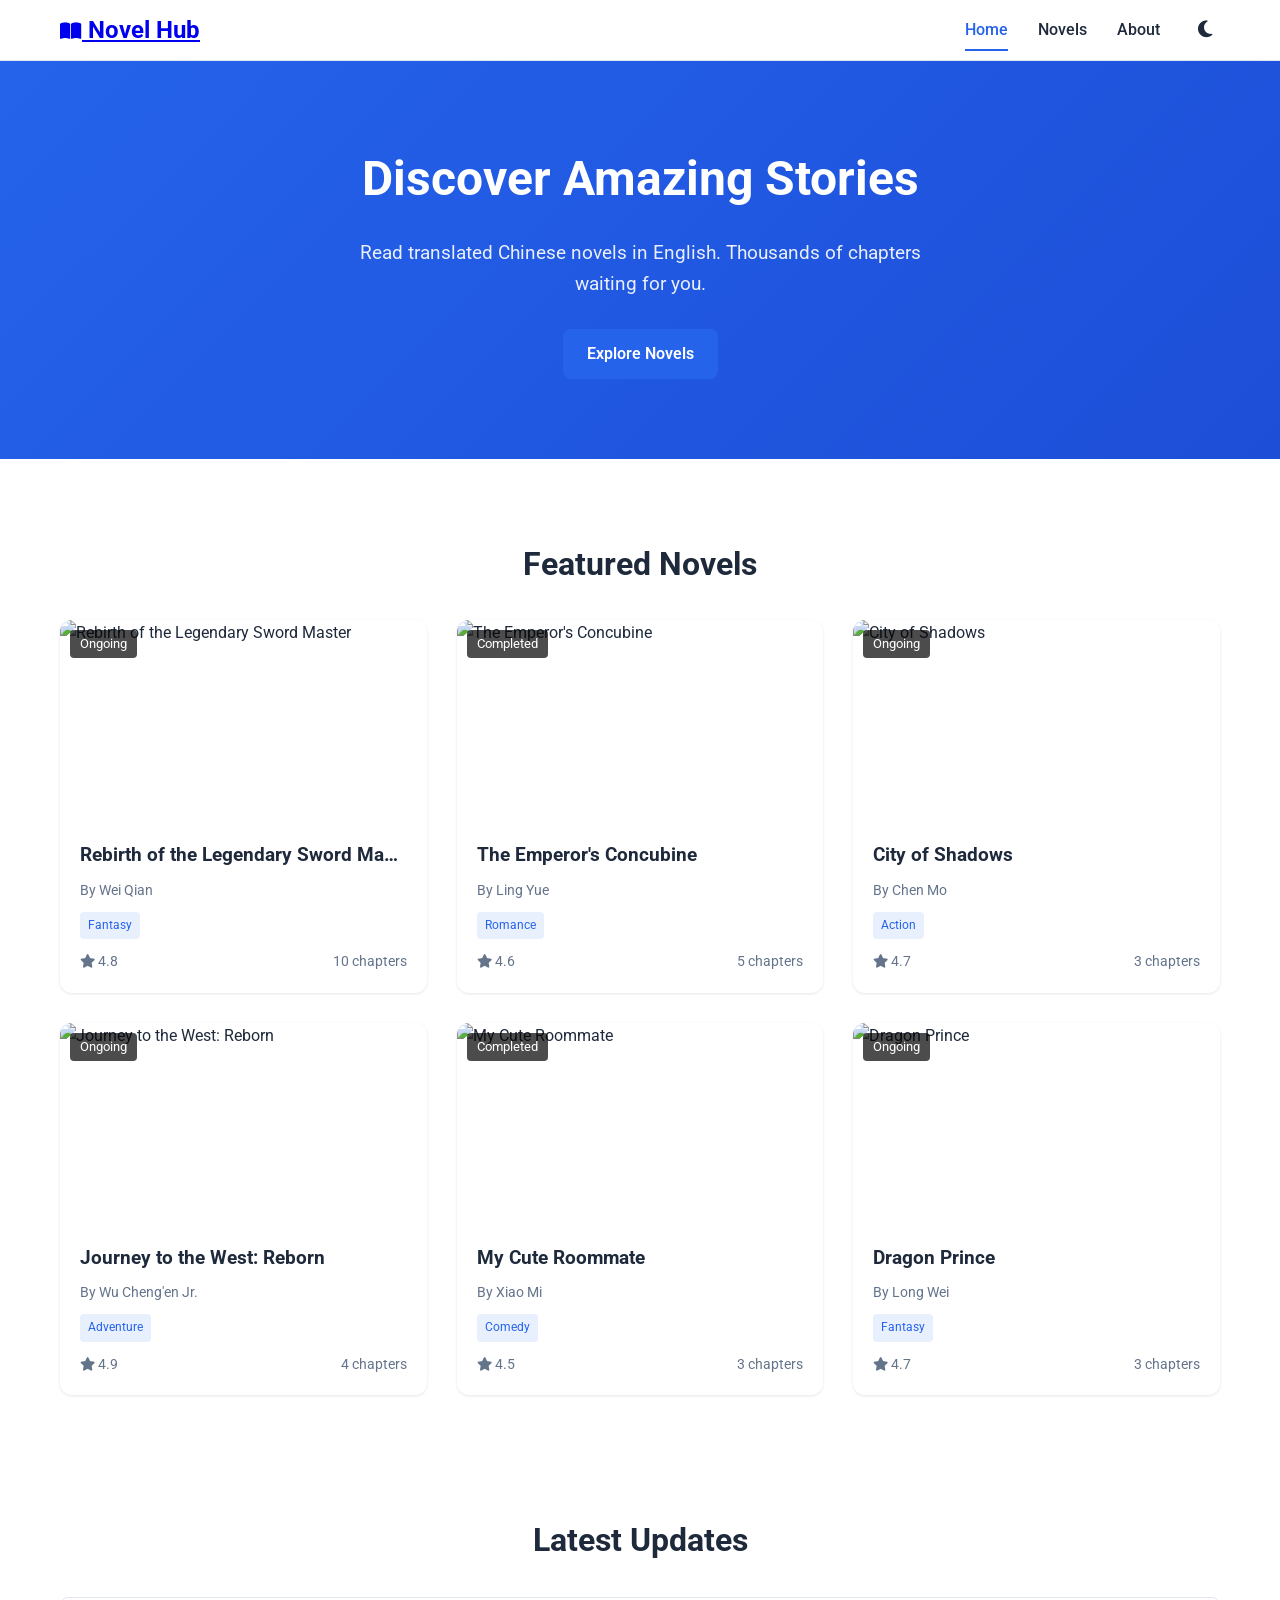
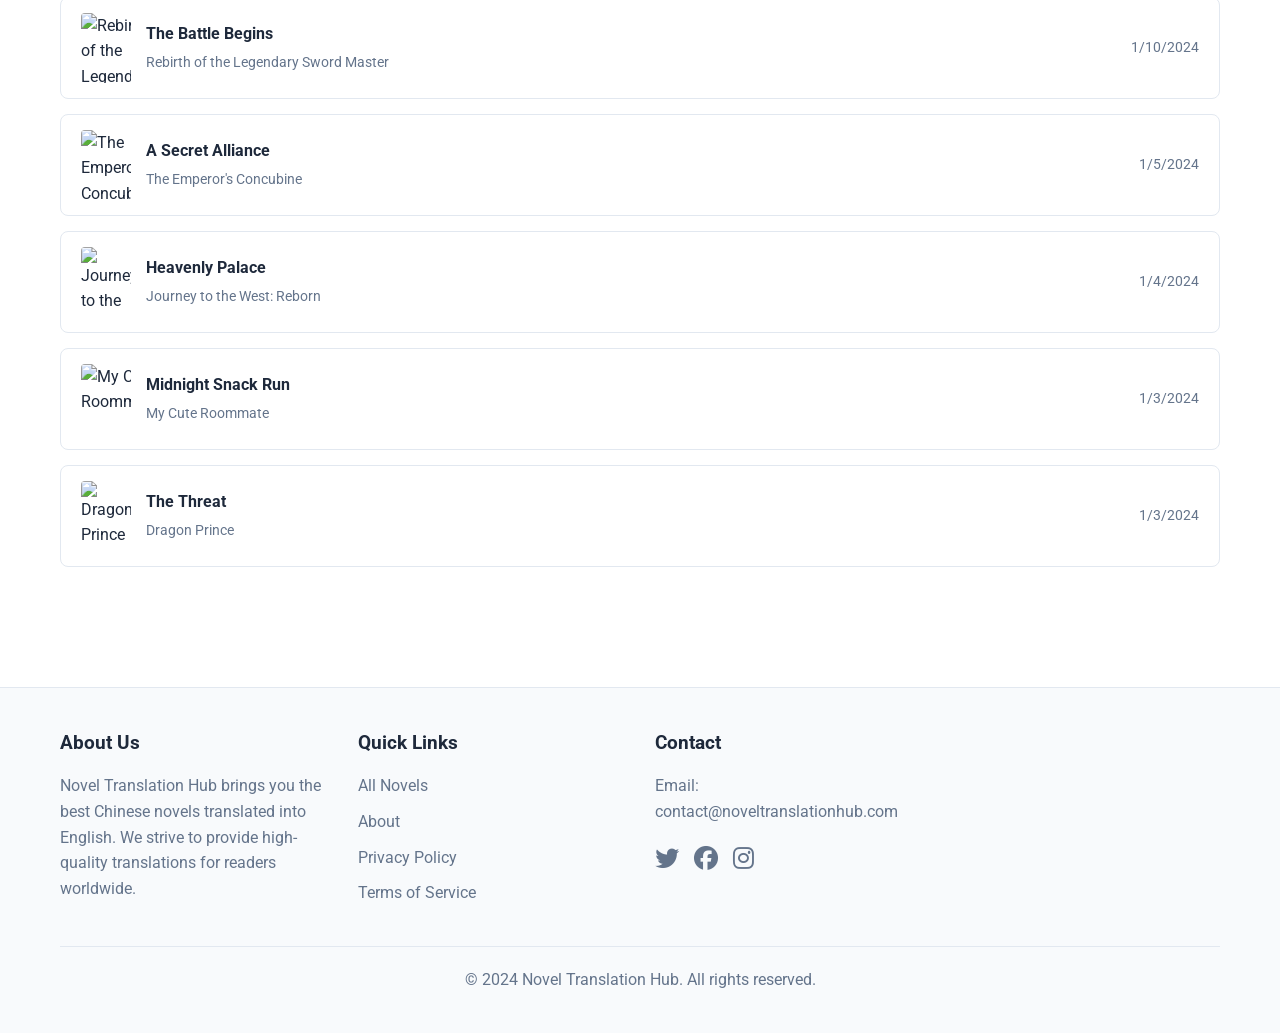
==== index.html @ eeef1ace "初次提交" ====
<!DOCTYPE html>
<html lang="en">
<head>
    <meta charset="UTF-8">
    <meta name="viewport" content="width=device-width, initial-scale=1.0">
    <meta name="description" content="Read translated Chinese novels in English. A collection of English translations of popular Chinese web novels.">
    <meta name="keywords" content="English novels, translated novels, Chinese novels, web novels, light novels, reading, fiction">
    <meta name="author" content="Novel Translation Hub">
    <meta name="theme-color" content="#1a1a2e">
    <link rel="canonical" href="https://yourdomain.com/">
    <title>Novel Translation Hub - Read Translated Chinese Novels in English</title>
    <link rel="stylesheet" href="assets/css/style.css">
    <link href="https://fonts.googleapis.com/css2?family=Noto+Serif+SC:wght@400;600;700&family=Roboto:wght@300;400;500;700&display=swap" rel="stylesheet">
    <link rel="stylesheet" href="https://cdnjs.cloudflare.com/ajax/libs/font-awesome/6.4.0/css/all.min.css">
    <script async src="https://www.googletagmanager.com/gtag/js?id=YOUR-GA-ID"></script>
    <script>
        window.dataLayer = window.dataLayer || [];
        function gtag(){dataLayer.push(arguments);}
        gtag('js', new Date());
        gtag('config', 'YOUR-GA-ID');
    </script>
    <script async src="https://pagead2.googlesyndication.com/pagead/js/adsbygoogle.js?client=ca-pub-5387839826697987" crossorigin="anonymous"></script>
</head>
<body>
    <div id="app">
        <header id="header">
            <nav class="navbar">
                <div class="nav-container">
                    <div class="nav-logo">
                        <a href="index.html"><i class="fas fa-book-open"></i> Novel Hub</a>
                    </div>
                    <div class="nav-menu" id="navMenu">
                        <a href="index.html" class="nav-link active">Home</a>
                        <a href="novels.html" class="nav-link">Novels</a>
                        <a href="about.html" class="nav-link">About</a>
                        <button class="theme-toggle" id="themeToggle" aria-label="Toggle dark mode">
                            <i class="fas fa-moon"></i>
                        </button>
                    </div>
                    <button class="nav-toggle" id="navToggle" aria-label="Toggle navigation">
                        <i class="fas fa-bars"></i>
                    </button>
                </div>
            </nav>
        </header>

        <main>
            <section class="hero">
                <div class="hero-content">
                    <h1>Discover Amazing Stories</h1>
                    <p>Read translated Chinese novels in English. Thousands of chapters waiting for you.</p>
                    <a href="novels.html" class="btn btn-primary">Explore Novels</a>
                </div>
            </section>

            <div class="ad-container ad-top">
                <ins class="adsbygoogle"
                     style="display:block"
                     data-ad-client="ca-pub-5387839826697987"
                     data-ad-slot="REPLACE_WITH_AD_SLOT_TOP"
                     data-ad-format="auto"
                     data-full-width-responsive="true"></ins>
                <script>
                     (adsbygoogle = window.adsbygoogle || []).push({});
                </script>
            </div>

            <section class="featured">
                <div class="container">
                    <h2 class="section-title">Featured Novels</h2>
                    <div class="novel-grid" id="featuredNovels">
                    </div>
                </div>
            </section>

            <div class="ad-container ad-middle">
                <ins class="adsbygoogle"
                     style="display:block"
                     data-ad-client="ca-pub-5387839826697987"
                     data-ad-slot="REPLACE_WITH_AD_SLOT_MIDDLE"
                     data-ad-format="auto"
                     data-full-width-responsive="true"></ins>
                <script>
                     (adsbygoogle = window.adsbygoogle || []).push({});
                </script>
            </div>

            <section class="latest">
                <div class="container">
                    <h2 class="section-title">Latest Updates</h2>
                    <div class="chapter-list" id="latestChapters">
                    </div>
                </div>
            </section>

            <div class="ad-container ad-bottom">
                <ins class="adsbygoogle"
                     style="display:block"
                     data-ad-client="ca-pub-5387839826697987"
                     data-ad-slot="REPLACE_WITH_AD_SLOT_BOTTOM"
                     data-ad-format="auto"
                     data-full-width-responsive="true"></ins>
                <script>
                     (adsbygoogle = window.adsbygoogle || []).push({});
                </script>
            </div>
        </main>

        <footer id="footer">
            <div class="container">
                <div class="footer-content">
                    <div class="footer-section">
                        <h3>About Us</h3>
                        <p>Novel Translation Hub brings you the best Chinese novels translated into English. We strive to provide high-quality translations for readers worldwide.</p>
                    </div>
                    <div class="footer-section">
                        <h3>Quick Links</h3>
                        <ul>
                            <li><a href="novels.html">All Novels</a></li>
                            <li><a href="about.html">About</a></li>
                            <li><a href="#">Privacy Policy</a></li>
                            <li><a href="#">Terms of Service</a></li>
                        </ul>
                    </div>
                    <div class="footer-section">
                        <h3>Contact</h3>
                        <p>Email: contact@noveltranslationhub.com</p>
                        <div class="social-links">
                            <a href="#"><i class="fab fa-twitter"></i></a>
                            <a href="#"><i class="fab fa-facebook"></i></a>
                            <a href="#"><i class="fab fa-instagram"></i></a>
                        </div>
                    </div>
                </div>
                <div class="footer-bottom">
                    <p>&copy; 2024 Novel Translation Hub. All rights reserved.</p>
                </div>
            </div>
        </footer>
    </div>

    <script src="assets/js/app.js"></script>
</body>
</html>
---- assets/css/style.css ----
:root {
    --primary-color: #2563eb;
    --primary-dark: #1d4ed8;
    --secondary-color: #64748b;
    --accent-color: #f59e0b;
    --bg-color: #ffffff;
    --bg-secondary: #f8fafc;
    --text-color: #1e293b;
    --text-secondary: #64748b;
    --border-color: #e2e8f0;
    --card-bg: #ffffff;
    --hover-color: rgba(37, 99, 235, 0.1);
    --shadow: 0 1px 3px rgba(0, 0, 0, 0.1);
    --shadow-lg: 0 10px 15px -3px rgba(0, 0, 0, 0.1);
    --font-serif: 'Noto Serif SC', serif;
    --font-sans: 'Roboto', sans-serif;
    --font-size-base: 16px;
    --font-size-lg: 18px;
    --font-size-xl: 24px;
    --line-height-base: 1.6;
    --transition: all 0.3s ease;
}

[data-theme="dark"] {
    --bg-color: #0f172a;
    --bg-secondary: #1e293b;
    --text-color: #f1f5f9;
    --text-secondary: #94a3b8;
    --border-color: #334155;
    --card-bg: #1e293b;
    --hover-color: rgba(37, 99, 235, 0.2);
    --shadow: 0 1px 3px rgba(0, 0, 0, 0.3);
    --shadow-lg: 0 10px 15px -3px rgba(0, 0, 0, 0.3);
}

[data-theme="sepia"] {
    --bg-color: #fefcf5;
    --bg-secondary: #f5f0e6;
    --text-color: #3d3d3d;
    --text-secondary: #6b6b6b;
    --border-color: #e8e0d0;
    --card-bg: #fefcf5;
    --hover-color: rgba(37, 99, 235, 0.08);
}

* {
    margin: 0;
    padding: 0;
    box-sizing: border-box;
}

html {
    scroll-behavior: smooth;
}

body {
    font-family: var(--font-sans);
    font-size: var(--font-size-base);
    line-height: var(--line-height-base);
    color: var(--text-color);
    background-color: var(--bg-color);
    transition: var(--transition);
}

.container {
    max-width: 1200px;
    margin: 0 auto;
    padding: 0 20px;
}

.navbar {
    background-color: var(--bg-color);
    border-bottom: 1px solid var(--border-color);
    position: sticky;
    top: 0;
    z-index: 1000;
    transition: var(--transition);
}

.nav-container {
    max-width: 1200px;
    margin: 0 auto;
    padding: 0 20px;
    display: flex;
    align-items: center;
    justify-content: space-between;
    height: 60px;
}

.nav-logo {
    font-size: 1.5rem;
    font-weight: 700;
    color: var(--primary-color);
    text-decoration: none;
    display: flex;
    align-items: center;
    gap: 8px;
}

.nav-logo i {
    font-size: 1.2rem;
}

.nav-menu {
    display: flex;
    align-items: center;
    gap: 30px;
}

.nav-link {
    text-decoration: none;
    color: var(--text-color);
    font-weight: 500;
    transition: var(--transition);
    position: relative;
}

.nav-link:hover,
.nav-link.active {
    color: var(--primary-color);
}

.nav-link.active::after {
    content: '';
    position: absolute;
    bottom: -8px;
    left: 0;
    width: 100%;
    height: 2px;
    background-color: var(--primary-color);
}

.theme-toggle {
    background: none;
    border: none;
    color: var(--text-color);
    font-size: 1.2rem;
    cursor: pointer;
    padding: 8px;
    border-radius: 50%;
    transition: var(--transition);
}

.theme-toggle:hover {
    background-color: var(--hover-color);
}

.nav-toggle {
    display: none;
    background: none;
    border: none;
    color: var(--text-color);
    font-size: 1.5rem;
    cursor: pointer;
}

.btn {
    display: inline-flex;
    align-items: center;
    justify-content: center;
    padding: 12px 24px;
    border: none;
    border-radius: 8px;
    font-size: 1rem;
    font-weight: 600;
    cursor: pointer;
    text-decoration: none;
    transition: var(--transition);
    gap: 8px;
}

.btn-primary {
    background-color: var(--primary-color);
    color: white;
}

.btn-primary:hover {
    background-color: var(--primary-dark);
    transform: translateY(-2px);
    box-shadow: var(--shadow-lg);
}

.btn-secondary {
    background-color: var(--bg-secondary);
    color: var(--text-color);
    border: 1px solid var(--border-color);
}

.btn-secondary:hover {
    background-color: var(--hover-color);
}

.hero {
    background: linear-gradient(135deg, var(--primary-color) 0%, var(--primary-dark) 100%);
    color: white;
    padding: 80px 20px;
    text-align: center;
}

.hero-content h1 {
    font-size: 3rem;
    margin-bottom: 20px;
    font-weight: 700;
}

.hero-content p {
    font-size: 1.2rem;
    margin-bottom: 30px;
    opacity: 0.9;
    max-width: 600px;
    margin-left: auto;
    margin-right: auto;
}

.section-title {
    font-size: 2rem;
    margin-bottom: 30px;
    text-align: center;
    color: var(--text-color);
}

.novel-grid {
    display: grid;
    grid-template-columns: repeat(auto-fill, minmax(280px, 1fr));
    gap: 30px;
    margin-bottom: 40px;
}

.novel-card {
    background-color: var(--card-bg);
    border-radius: 12px;
    overflow: hidden;
    box-shadow: var(--shadow);
    transition: var(--transition);
    cursor: pointer;
}

.novel-card:hover {
    transform: translateY(-5px);
    box-shadow: var(--shadow-lg);
}

.novel-card-cover {
    height: 200px;
    overflow: hidden;
    position: relative;
}

.novel-card-cover img {
    width: 100%;
    height: 100%;
    object-fit: cover;
    transition: var(--transition);
}

.novel-card:hover .novel-card-cover img {
    transform: scale(1.05);
}

.novel-card-badge {
    position: absolute;
    top: 10px;
    left: 10px;
    background-color: rgba(0, 0, 0, 0.7);
    color: white;
    padding: 4px 10px;
    border-radius: 4px;
    font-size: 0.8rem;
}

.novel-card-content {
    padding: 20px;
}

.novel-card-title {
    font-size: 1.2rem;
    font-weight: 700;
    margin-bottom: 8px;
    color: var(--text-color);
    white-space: nowrap;
    overflow: hidden;
    text-overflow: ellipsis;
}

.novel-card-author {
    font-size: 0.9rem;
    color: var(--text-secondary);
    margin-bottom: 10px;
}

.novel-card-tags {
    display: flex;
    flex-wrap: wrap;
    gap: 5px;
    margin-bottom: 12px;
}

.novel-card-tag {
    background-color: var(--hover-color);
    color: var(--primary-color);
    padding: 4px 8px;
    border-radius: 4px;
    font-size: 0.75rem;
}

.novel-card-stats {
    display: flex;
    justify-content: space-between;
    font-size: 0.85rem;
    color: var(--text-secondary);
}

.ad-container {
    margin: 40px 0;
    display: flex;
    justify-content: center;
}

.ad-placeholder {
    background-color: var(--bg-secondary);
    border: 2px dashed var(--border-color);
    border-radius: 8px;
    padding: 20px;
    text-align: center;
    color: var(--text-secondary);
    font-size: 0.9rem;
    min-width: 300px;
    max-width: 728px;
    width: 100%;
}

.latest {
    padding: 40px 20px;
}

.chapter-list {
    display: flex;
    flex-direction: column;
    gap: 15px;
}

.chapter-item {
    display: flex;
    align-items: center;
    justify-content: space-between;
    padding: 15px 20px;
    background-color: var(--card-bg);
    border-radius: 8px;
    border: 1px solid var(--border-color);
    transition: var(--transition);
    cursor: pointer;
}

.chapter-item:hover {
    background-color: var(--hover-color);
    border-color: var(--primary-color);
}

.chapter-item-left {
    display: flex;
    align-items: center;
    gap: 15px;
}

.chapter-item-cover {
    width: 50px;
    height: 70px;
    border-radius: 4px;
    overflow: hidden;
}

.chapter-item-cover img {
    width: 100%;
    height: 100%;
    object-fit: cover;
}

.chapter-item-info h4 {
    color: var(--text-color);
    margin-bottom: 4px;
}

.chapter-item-info p {
    color: var(--text-secondary);
    font-size: 0.9rem;
}

.chapter-item-time {
    color: var(--text-secondary);
    font-size: 0.85rem;
}

.page-header {
    padding: 40px 20px;
    text-align: center;
    border-bottom: 1px solid var(--border-color);
}

.page-header h1 {
    font-size: 2.5rem;
    margin-bottom: 10px;
    color: var(--text-color);
}

.page-header p {
    color: var(--text-secondary);
}

.filter-bar {
    display: flex;
    justify-content: space-between;
    align-items: center;
    margin-bottom: 30px;
    flex-wrap: wrap;
    gap: 15px;
}

.search-box {
    display: flex;
    align-items: center;
    background-color: var(--bg-secondary);
    border-radius: 8px;
    overflow: hidden;
    border: 1px solid var(--border-color);
    flex: 1;
    max-width: 400px;
}

.search-box input {
    flex: 1;
    padding: 12px 15px;
    border: none;
    background: none;
    color: var(--text-color);
    font-size: 1rem;
    outline: none;
}

.search-box input::placeholder {
    color: var(--text-secondary);
}

.search-box button {
    background-color: var(--primary-color);
    color: white;
    border: none;
    padding: 12px 20px;
    cursor: pointer;
    transition: var(--transition);
}

.search-box button:hover {
    background-color: var(--primary-dark);
}

.filter-options {
    display: flex;
    gap: 15px;
}

.filter-options select {
    padding: 12px 15px;
    border: 1px solid var(--border-color);
    border-radius: 8px;
    background-color: var(--bg-color);
    color: var(--text-color);
    font-size: 1rem;
    cursor: pointer;
    outline: none;
}

.pagination {
    display: flex;
    justify-content: center;
    align-items: center;
    gap: 10px;
    margin-top: 40px;
}

.pagination button {
    padding: 10px 15px;
    border: 1px solid var(--border-color);
    background-color: var(--bg-color);
    color: var(--text-color);
    border-radius: 6px;
    cursor: pointer;
    transition: var(--transition);
}

.pagination button:hover,
.pagination button.active {
    background-color: var(--primary-color);
    color: white;
    border-color: var(--primary-color);
}

.novel-detail {
    padding: 40px 20px;
}

.novel-info {
    display: flex;
    gap: 40px;
    flex-wrap: wrap;
}

.novel-cover {
    flex-shrink: 0;
}

.novel-cover img {
    width: 300px;
    height: 400px;
    object-fit: cover;
    border-radius: 12px;
    box-shadow: var(--shadow-lg);
}

.novel-meta {
    flex: 1;
    min-width: 300px;
}

.novel-meta h1 {
    font-size: 2.5rem;
    margin-bottom: 15px;
    color: var(--text-color);
}

.novel-author {
    font-size: 1.2rem;
    color: var(--text-secondary);
    margin-bottom: 15px;
}

.novel-tags {
    display: flex;
    gap: 10px;
    margin-bottom: 20px;
}

.novel-tags span {
    padding: 8px 15px;
    border-radius: 20px;
    font-size: 0.9rem;
}

.novel-tags span:first-child {
    background-color: var(--hover-color);
    color: var(--primary-color);
}

.novel-tags span:last-child {
    background-color: var(--accent-color);
    color: white;
}

.novel-stats {
    display: flex;
    gap: 30px;
    margin-bottom: 25px;
}

.stat-item {
    display: flex;
    align-items: center;
    gap: 8px;
    color: var(--text-secondary);
}

.stat-item i {
    color: var(--primary-color);
}

.novel-description {
    font-size: 1.1rem;
    line-height: 1.8;
    color: var(--text-color);
    margin-bottom: 30px;
}

.novel-actions {
    display: flex;
    gap: 15px;
    flex-wrap: wrap;
}

.chapters-list {
    padding: 40px 20px;
}

.chapters-content {
    background-color: var(--card-bg);
    border-radius: 12px;
    padding: 30px;
    border: 1px solid var(--border-color);
}

.chapter-nav {
    display: flex;
    justify-content: space-between;
    margin-bottom: 20px;
}

.chapter-filter {
    margin-bottom: 20px;
}

.chapter-filter select {
    width: 100%;
    padding: 12px 15px;
    border: 1px solid var(--border-color);
    border-radius: 8px;
    background-color: var(--bg-color);
    color: var(--text-color);
    font-size: 1rem;
}

.chapter-items {
    display: grid;
    grid-template-columns: repeat(auto-fill, minmax(200px, 1fr));
    gap: 10px;
}

.chapter-item-link {
    display: block;
    padding: 12px 15px;
    background-color: var(--bg-secondary);
    border-radius: 6px;
    text-decoration: none;
    color: var(--text-color);
    transition: var(--transition);
    font-size: 0.95rem;
}

.chapter-item-link:hover {
    background-color: var(--hover-color);
    color: var(--primary-color);
}

.reading-mode {
    background-color: var(--bg-color);
}

.reading-header {
    background-color: rgba(var(--bg-color), 0.95);
    backdrop-filter: blur(10px);
}

.reading-header .nav-container {
    justify-content: space-between;
}

.nav-left,
.nav-right {
    display: flex;
    align-items: center;
    gap: 15px;
}

.nav-btn {
    background: none;
    border: none;
    color: var(--text-color);
    font-size: 1.2rem;
    cursor: pointer;
    padding: 8px;
    border-radius: 50%;
    transition: var(--transition);
}

.nav-btn:hover {
    background-color: var(--hover-color);
}

.reading-logo {
    font-size: 1.2rem;
}

.nav-center {
    color: var(--text-secondary);
    font-size: 0.9rem;
}

.reading-content {
    padding: 40px 20px;
}

.chapter-header {
    text-align: center;
    margin-bottom: 30px;
}

.chapter-header h1 {
    font-size: 2rem;
    margin-bottom: 10px;
    color: var(--text-color);
}

.chapter-meta {
    color: var(--text-secondary);
    font-size: 1rem;
}

.chapter-meta .divider {
    margin: 0 10px;
}

.reading-toolbar {
    display: flex;
    justify-content: space-between;
    align-items: center;
    margin-bottom: 30px;
    padding: 15px 20px;
    background-color: var(--bg-secondary);
    border-radius: 8px;
    flex-wrap: wrap;
    gap: 15px;
}

.toolbar-left,
.toolbar-right {
    display: flex;
    align-items: center;
    gap: 10px;
}

.toolbar-btn {
    background: none;
    border: none;
    color: var(--text-color);
    font-size: 0.9rem;
    cursor: pointer;
    padding: 8px 12px;
    border-radius: 6px;
    transition: var(--transition);
}

.toolbar-btn:hover {
    background-color: var(--hover-color);
}

.reading-toolbar select {
    padding: 8px 12px;
    border: 1px solid var(--border-color);
    border-radius: 6px;
    background-color: var(--bg-color);
    color: var(--text-color);
}

.chapter-content {
    font-family: var(--font-serif);
    font-size: 1.1rem;
    line-height: 1.8;
    color: var(--text-color);
    max-width: 800px;
    margin: 0 auto;
    padding: 20px;
}

.chapter-content p {
    margin-bottom: 20px;
    text-indent: 2em;
}

.chapter-nav-buttons {
    display: flex;
    justify-content: center;
    gap: 20px;
    margin-top: 40px;
    flex-wrap: wrap;
}

.reading-progress-bar {
    margin-top: 40px;
}

.progress-track {
    height: 6px;
    background-color: var(--bg-secondary);
    border-radius: 3px;
    overflow: hidden;
}

.progress-fill {
    height: 100%;
    background-color: var(--primary-color);
    width: 0%;
    transition: width 0.3s ease;
}

.modal {
    display: none;
    position: fixed;
    top: 0;
    left: 0;
    width: 100%;
    height: 100%;
    background-color: rgba(0, 0, 0, 0.5);
    z-index: 2000;
    justify-content: center;
    align-items: center;
}

.modal.active {
    display: flex;
}

.modal-content {
    background-color: var(--card-bg);
    border-radius: 12px;
    width: 90%;
    max-width: 600px;
    max-height: 80vh;
    overflow: hidden;
}

.modal-header {
    display: flex;
    justify-content: space-between;
    align-items: center;
    padding: 20px;
    border-bottom: 1px solid var(--border-color);
}

.modal-header h3 {
    font-size: 1.2rem;
    color: var(--text-color);
}

.modal-close {
    background: none;
    border: none;
    color: var(--text-secondary);
    font-size: 1.5rem;
    cursor: pointer;
}

.modal-body {
    padding: 20px;
    overflow-y: auto;
    max-height: 60vh;
}

.toc-list {
    display: flex;
    flex-direction: column;
    gap: 10px;
}

.toc-item {
    padding: 12px 15px;
    background-color: var(--bg-secondary);
    border-radius: 6px;
    cursor: pointer;
    transition: var(--transition);
}

.toc-item:hover {
    background-color: var(--hover-color);
}

.toc-item.active {
    background-color: var(--hover-color);
    border-left: 4px solid var(--primary-color);
}

.setting-item {
    margin-bottom: 25px;
}

.setting-item label {
    display: block;
    margin-bottom: 10px;
    color: var(--text-color);
    font-weight: 500;
}

.setting-item input[type="range"] {
    width: 100%;
    margin-bottom: 8px;
}

.setting-item span {
    color: var(--text-secondary);
    font-size: 0.9rem;
}

.theme-options {
    display: flex;
    gap: 15px;
}

.theme-option {
    display: flex;
    flex-direction: column;
    align-items: center;
    gap: 8px;
    padding: 15px 20px;
    border: 2px solid var(--border-color);
    border-radius: 8px;
    background-color: var(--bg-secondary);
    cursor: pointer;
    transition: var(--transition);
}

.theme-option:hover,
.theme-option.active {
    border-color: var(--primary-color);
}

.theme-preview {
    width: 40px;
    height: 40px;
    border-radius: 50%;
}

.light-preview {
    background-color: #ffffff;
    border: 1px solid #e2e8f0;
}

.dark-preview {
    background-color: #0f172a;
    border: 1px solid #334155;
}

.sepia-preview {
    background-color: #fefcf5;
    border: 1px solid #e8e0d0;
}

.about-content {
    padding: 40px 20px;
}

.about-section {
    margin-bottom: 40px;
}

.about-section h2 {
    font-size: 1.8rem;
    margin-bottom: 20px;
    color: var(--text-color);
}

.about-section p {
    font-size: 1.1rem;
    line-height: 1.8;
    color: var(--text-color);
    max-width: 800px;
}

.features-grid {
    display: grid;
    grid-template-columns: repeat(auto-fill, minmax(250px, 1fr));
    gap: 25px;
    margin-top: 30px;
}

.feature-item {
    text-align: center;
    padding: 30px;
    background-color: var(--card-bg);
    border-radius: 12px;
    border: 1px solid var(--border-color);
}

.feature-item i {
    font-size: 2.5rem;
    color: var(--primary-color);
    margin-bottom: 15px;
}

.feature-item h3 {
    font-size: 1.2rem;
    margin-bottom: 10px;
    color: var(--text-color);
}

.feature-item p {
    font-size: 0.95rem;
    color: var(--text-secondary);
    line-height: 1.6;
}

footer {
    background-color: var(--bg-secondary);
    padding: 40px 20px;
    margin-top: 40px;
    border-top: 1px solid var(--border-color);
}

.footer-content {
    display: grid;
    grid-template-columns: repeat(auto-fill, minmax(250px, 1fr));
    gap: 30px;
    margin-bottom: 30px;
}

.footer-section h3 {
    font-size: 1.2rem;
    margin-bottom: 15px;
    color: var(--text-color);
}

.footer-section p {
    color: var(--text-secondary);
    line-height: 1.6;
    margin-bottom: 15px;
}

.footer-section ul {
    list-style: none;
}

.footer-section ul li {
    margin-bottom: 10px;
}

.footer-section ul li a {
    color: var(--text-secondary);
    text-decoration: none;
    transition: var(--transition);
}

.footer-section ul li a:hover {
    color: var(--primary-color);
}

.social-links {
    display: flex;
    gap: 15px;
}

.social-links a {
    color: var(--text-secondary);
    font-size: 1.5rem;
    transition: var(--transition);
}

.social-links a:hover {
    color: var(--primary-color);
}

.footer-bottom {
    text-align: center;
    padding-top: 20px;
    border-top: 1px solid var(--border-color);
    color: var(--text-secondary);
}

@media (max-width: 768px) {
    .nav-menu {
        position: fixed;
        top: 60px;
        left: -100%;
        width: 100%;
        background-color: var(--bg-color);
        flex-direction: column;
        padding: 20px;
        gap: 15px;
        transition: var(--transition);
        box-shadow: var(--shadow-lg);
    }

    .nav-menu.active {
        left: 0;
    }

    .nav-toggle {
        display: block;
    }

    .hero-content h1 {
        font-size: 2rem;
    }

    .hero-content p {
        font-size: 1rem;
    }

    .novel-grid {
        grid-template-columns: repeat(auto-fill, minmax(250px, 1fr));
        gap: 20px;
    }

    .novel-info {
        flex-direction: column;
        align-items: center;
    }

    .novel-cover img {
        width: 250px;
        height: 350px;
    }

    .novel-meta h1 {
        font-size: 2rem;
        text-align: center;
    }

    .novel-stats {
        justify-content: center;
    }

    .filter-bar {
        flex-direction: column;
        align-items: stretch;
    }

    .search-box {
        max-width: 100%;
    }

    .filter-options {
        justify-content: center;
    }

    .chapter-items {
        grid-template-columns: 1fr;
    }

    .chapter-nav {
        flex-direction: column;
        gap: 10px;
    }

    .reading-toolbar {
        flex-direction: column;
        align-items: stretch;
    }

    .footer-content {
        grid-template-columns: 1fr;
        text-align: center;
    }

    .social-links {
        justify-content: center;
    }
}

@media (max-width: 480px) {
    .container {
        padding: 0 15px;
    }

    .hero {
        padding: 60px 15px;
    }

    .hero-content h1 {
        font-size: 1.5rem;
    }

    .novel-grid {
        grid-template-columns: 1fr;
    }

    .novel-card-cover {
        height: 250px;
    }

    .ad-placeholder {
        min-width: 100%;
        padding: 15px;
    }
}
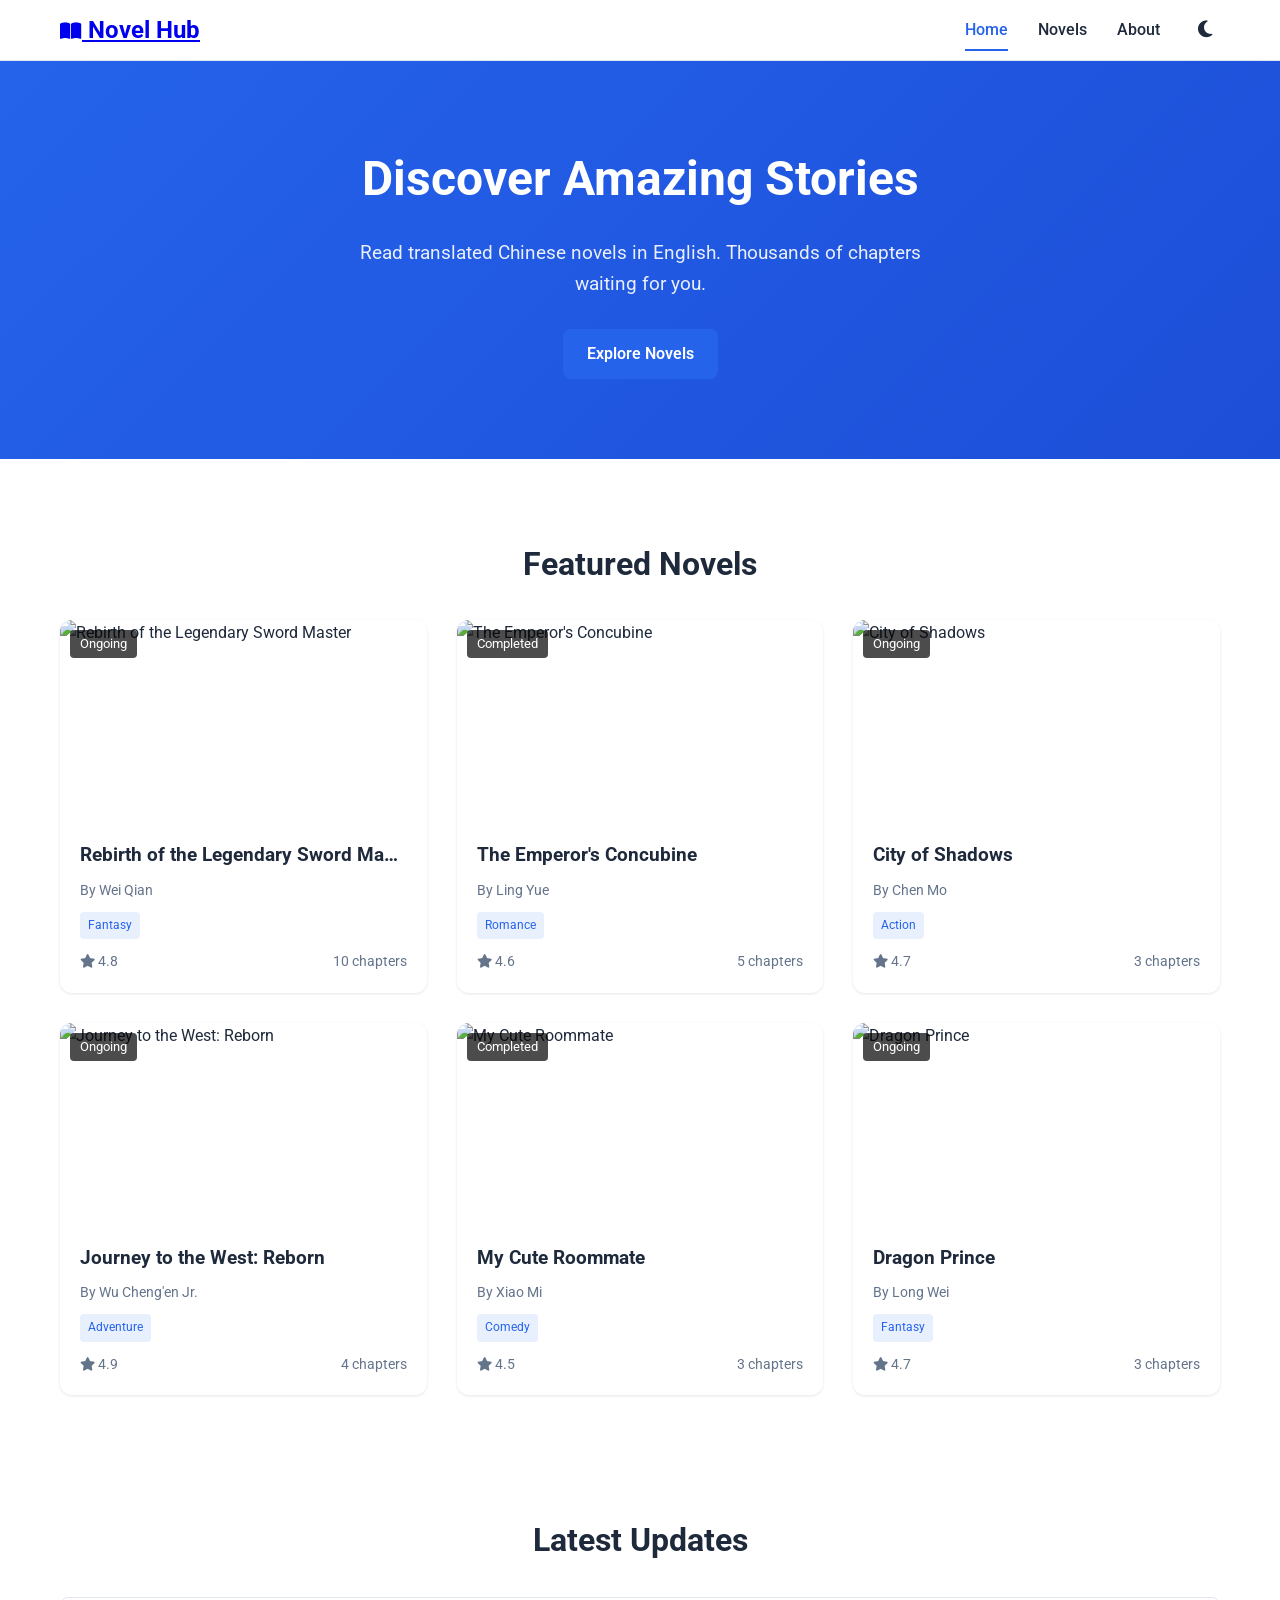
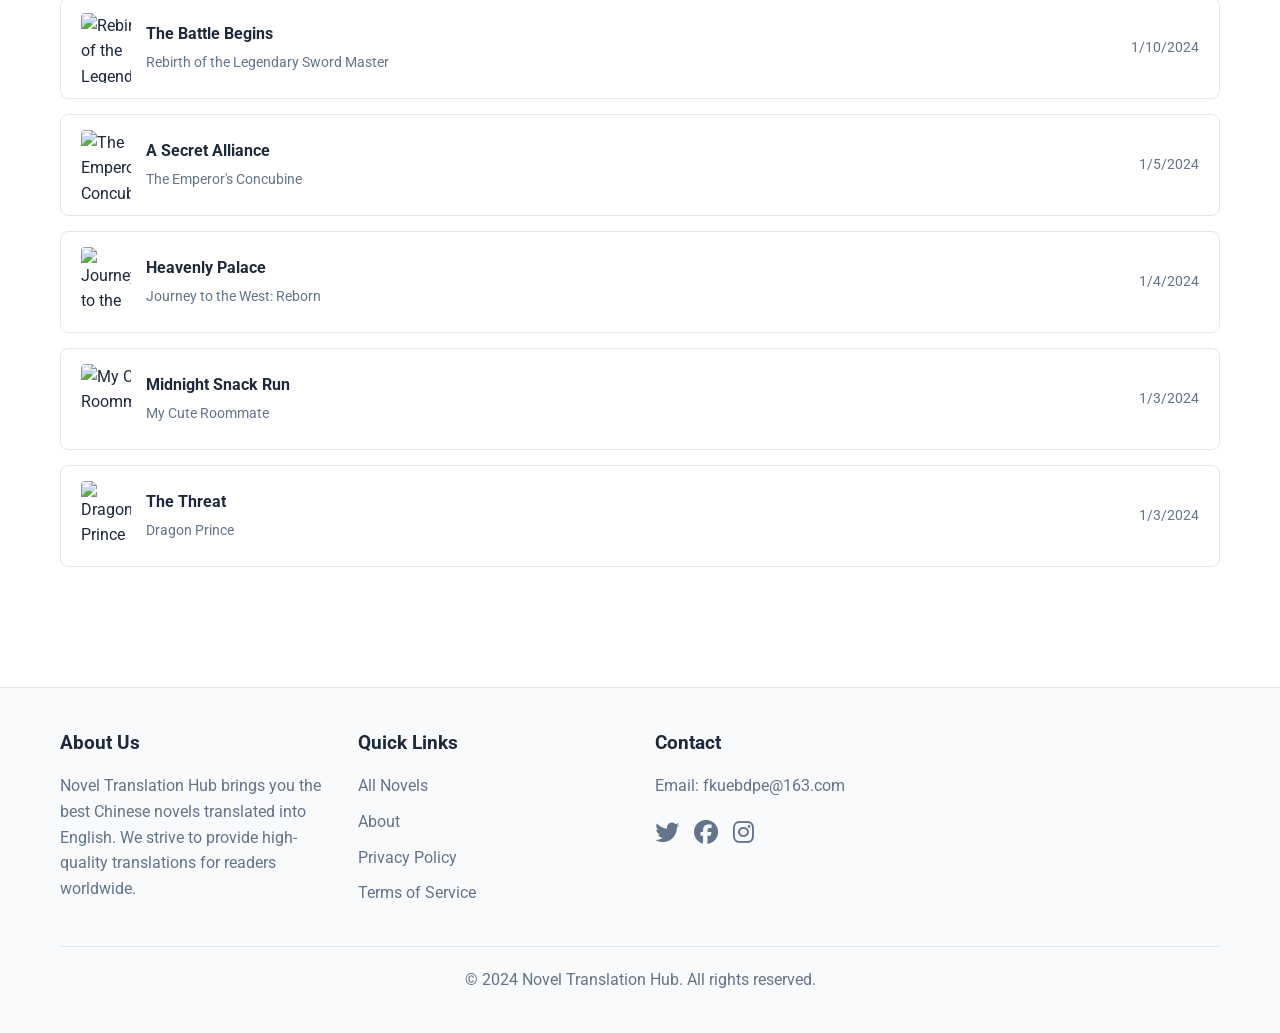
==== commit 967dd196: "邮箱更新" ====
--- a/index.html
+++ b/index.html
@@ -124,7 +124,7 @@
                     </div>
                     <div class="footer-section">
                         <h3>Contact</h3>
-                        <p>Email: contact@noveltranslationhub.com</p>
+                        <p>Email: fkuebdpe@163.com</p>
                         <div class="social-links">
                             <a href="#"><i class="fab fa-twitter"></i></a>
                             <a href="#"><i class="fab fa-facebook"></i></a>
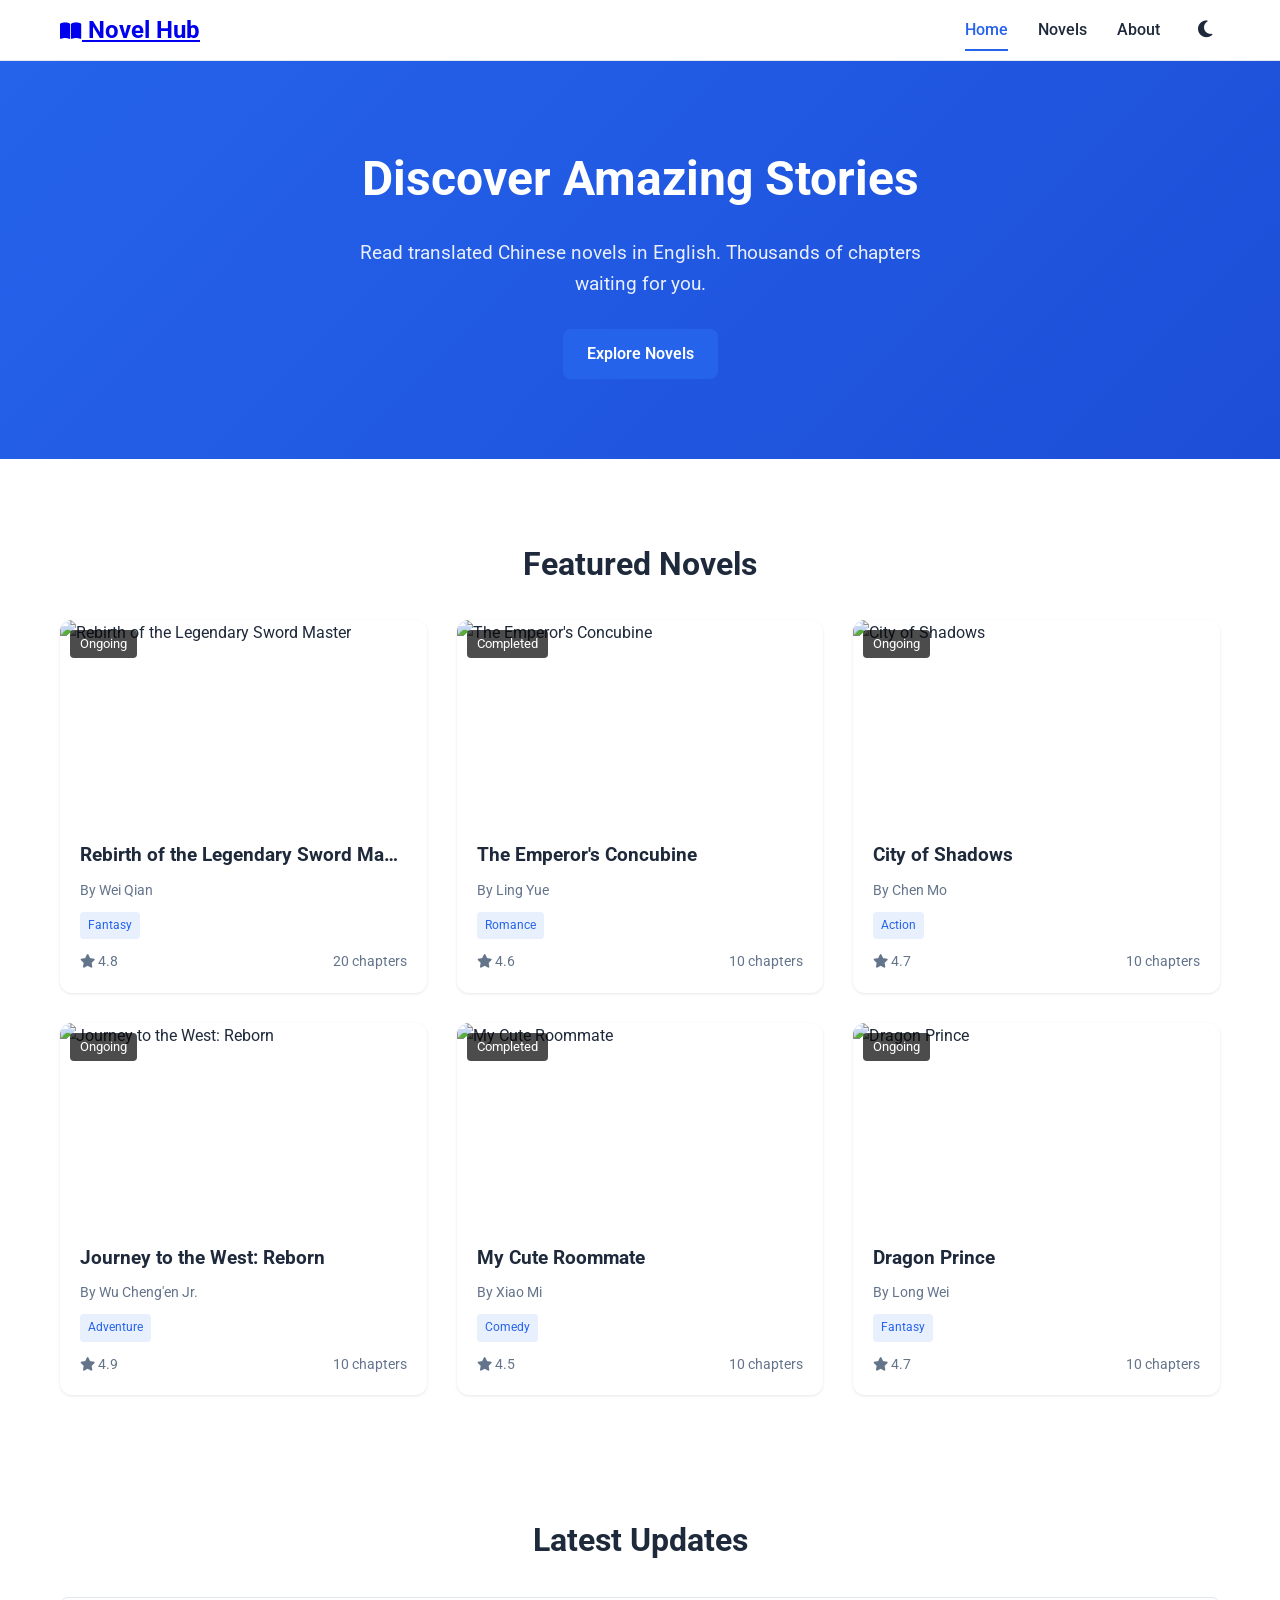
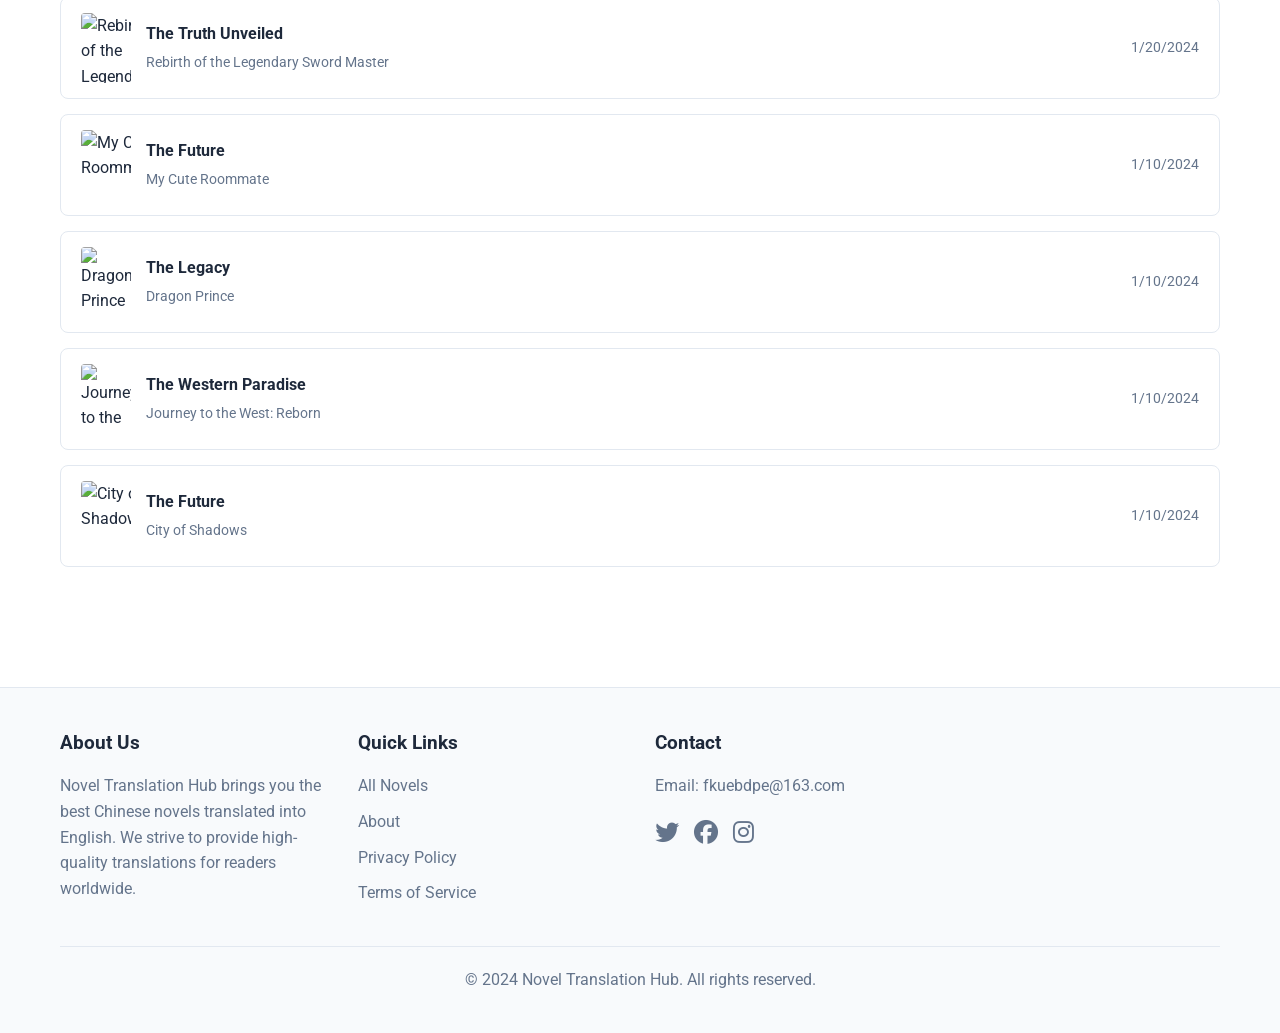
==== commit f33b6196: "修复图片显示和章节数据问题：更新fallback数据、添加缓存清除参数再次" ====
--- a/index.html
+++ b/index.html
@@ -139,6 +139,7 @@
         </footer>
     </div>
 
+    <script src="assets/js/data.js"></script>
     <script src="assets/js/app.js"></script>
 </body>
 </html>
